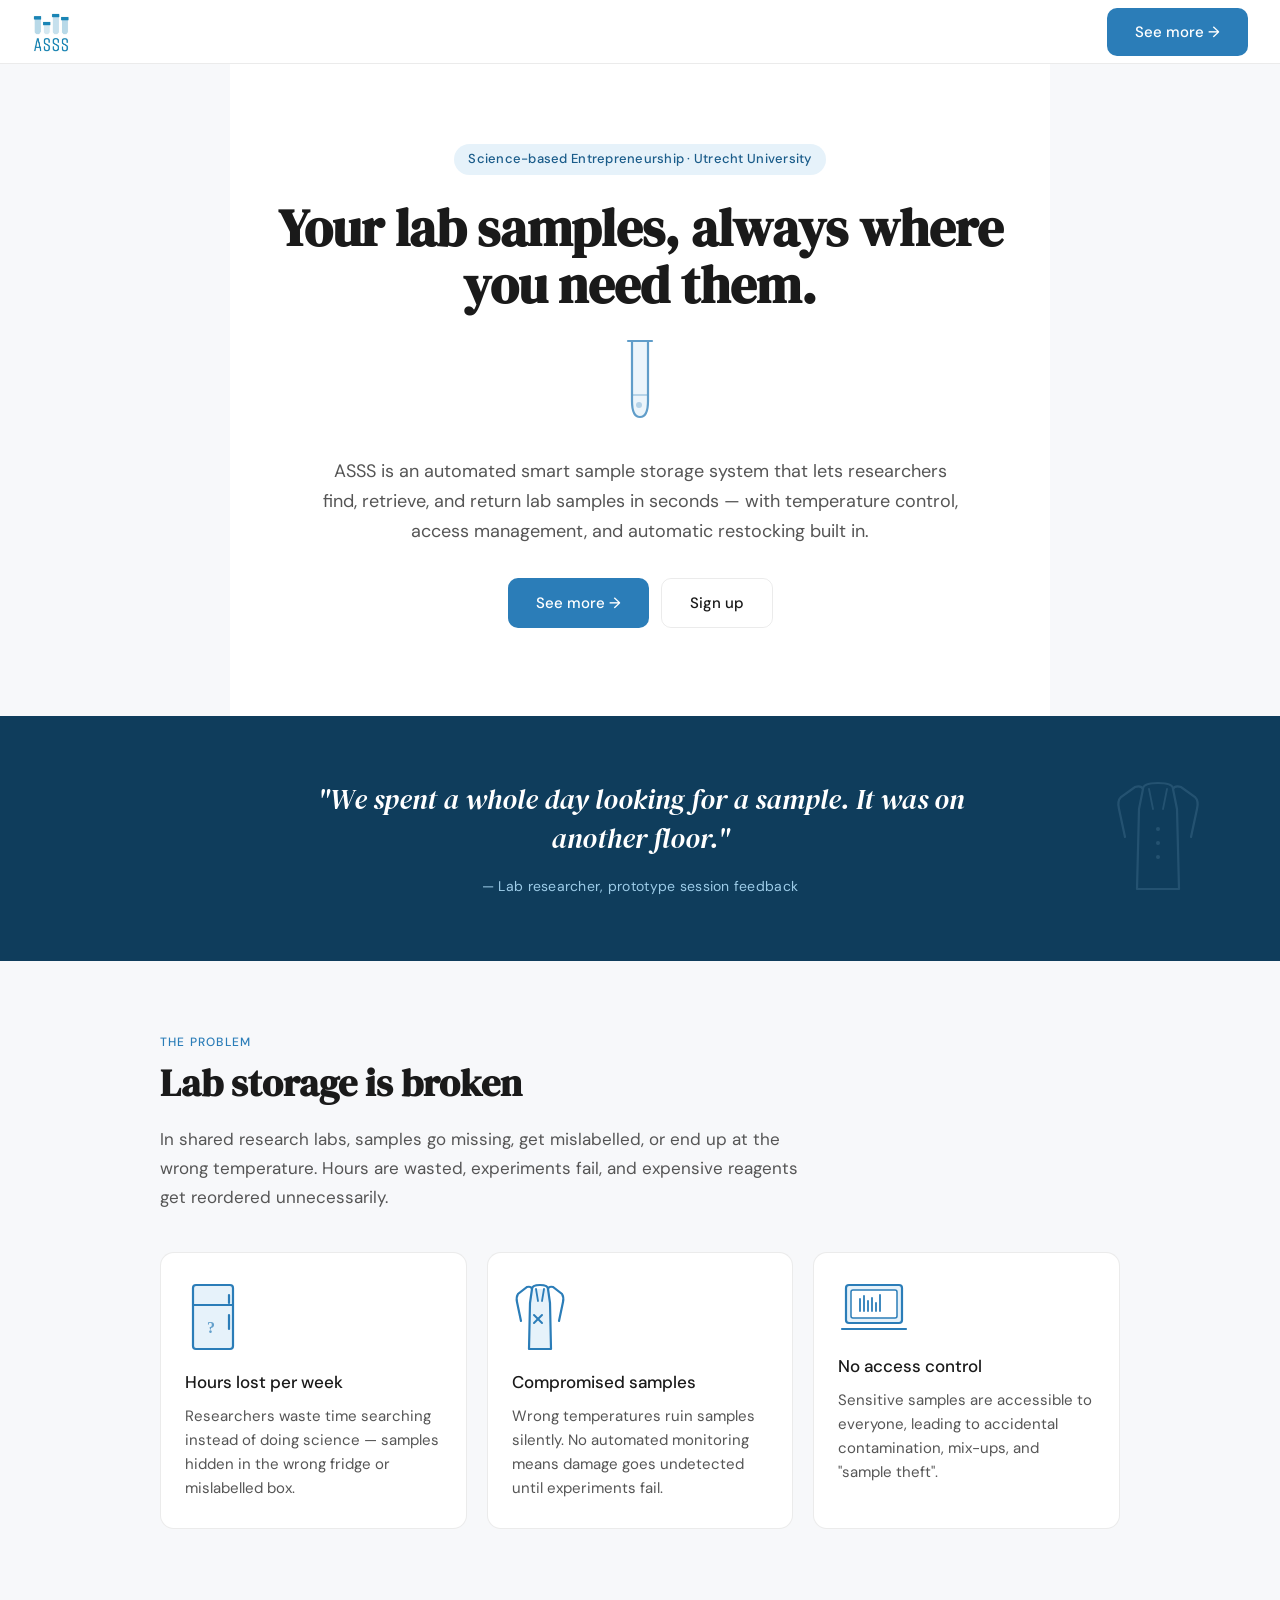
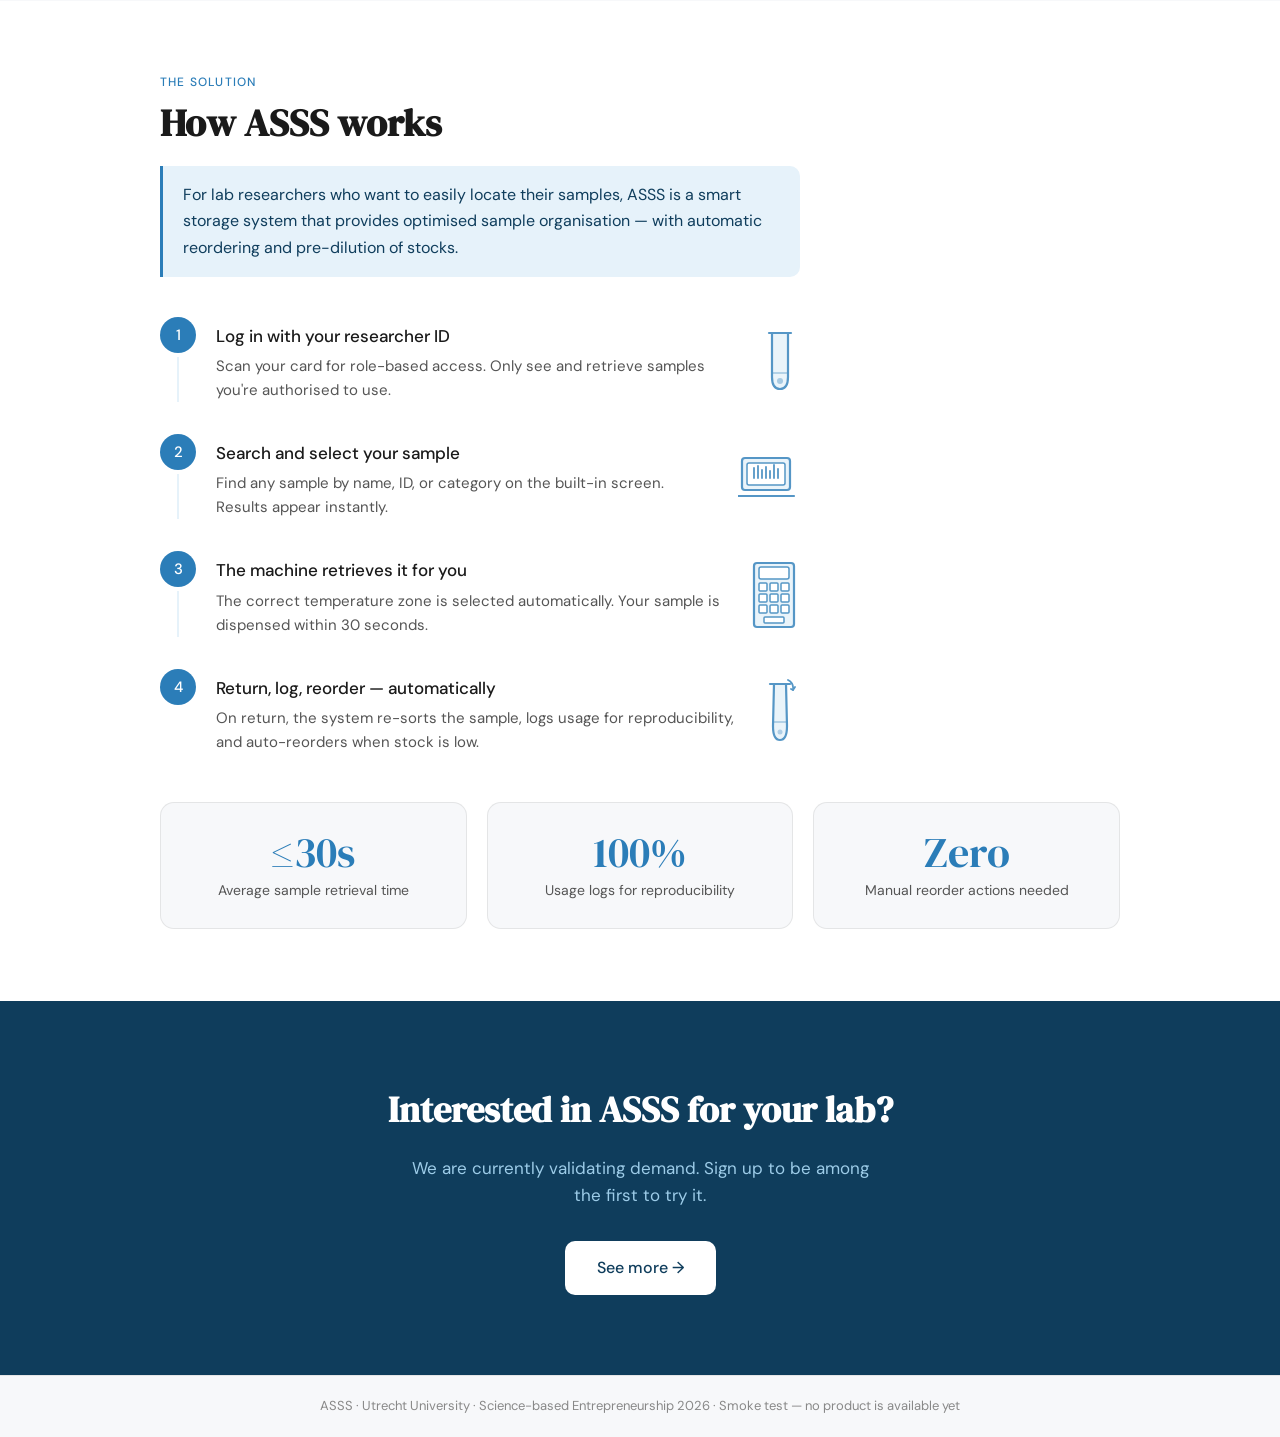
==== index.html @ 3260ebd0 "Initial commit: ASSS smoke test landing page" ====
<!DOCTYPE html>
<html lang="en">
<head>
  <meta charset="UTF-8">
  <meta name="viewport" content="width=device-width, initial-scale=1.0">
  <title>ASSS — Automated Smart Sample Storage</title>
  <meta name="description" content="ASSS is an automated smart sample storage system that lets researchers find, retrieve, and return lab samples in seconds.">
  <link rel="stylesheet" href="style.css">
</head>
<body>

<!-- ── Navbar ── -->
<nav class="navbar">
  <a class="navbar-logo" href="#">
    <img src="assets/logo.png" alt="ASSS logo" height="40">
  </a>
  <a href="video.html" onclick="trackClick('nav-cta')" class="btn-primary">See more →</a>
</nav>

<!-- ── Hero ── -->
<section class="hero">
  <span class="hero-eyebrow">Science-based Entrepreneurship · Utrecht University</span>
  <h1>Your lab samples, always where you need them.</h1>

  <div class="hero-sketch">
    <!-- Test tube SVG -->
    <span class="sketch-icon" aria-hidden="true">
      <svg width="48" height="96" viewBox="0 0 48 96" fill="none" xmlns="http://www.w3.org/2000/svg">
        <path d="M16 8 L16 68 Q16 84 24 84 Q32 84 32 68 L32 8" stroke="#2B7DB8" stroke-width="2.2" stroke-linecap="round" fill="#E6F2FA"/>
        <line x1="12" y1="8" x2="36" y2="8" stroke="#2B7DB8" stroke-width="2.2" stroke-linecap="round"/>
        <line x1="16" y1="62" x2="32" y2="62" stroke="#2B7DB8" stroke-width="1.5" stroke-linecap="round" opacity="0.5"/>
        <circle cx="23" cy="72" r="3" fill="#2B7DB8" opacity="0.4"/>
      </svg>
    </span>
  </div>

  <p class="hero-sub">ASSS is an automated smart sample storage system that lets researchers find, retrieve, and return lab samples in seconds — with temperature control, access management, and automatic restocking built in.</p>

  <div class="cta-row">
    <a href="video.html" onclick="trackClick('hero-cta')" class="btn-primary">See more →</a>
    <a href="video.html" onclick="trackClick('hero-signup')" class="btn-secondary">Sign up</a>
  </div>
</section>

<!-- ── Quote banner ── -->
<div class="quote-banner">
  <div class="quote-inner">
    <p class="quote-text">"We spent a whole day looking for a sample. It was on another floor."</p>
    <p class="quote-attr">— Lab researcher, prototype session feedback</p>
  </div>

  <!-- Lab coat decorative -->
  <span class="quote-coat sketch-icon" aria-hidden="true">
    <svg width="90" height="120" viewBox="0 0 90 120" fill="none" xmlns="http://www.w3.org/2000/svg">
      <path d="M30 10 Q28 6 22 8 L8 18 Q4 22 6 30 L12 58" stroke="#9DCCE8" stroke-width="2.2" stroke-linecap="round" fill="none"/>
      <path d="M60 10 Q62 6 68 8 L82 18 Q86 22 84 30 L78 58" stroke="#9DCCE8" stroke-width="2.2" stroke-linecap="round" fill="none"/>
      <path d="M30 10 Q30 4 45 4 Q60 4 60 10" stroke="#9DCCE8" stroke-width="2.2" stroke-linecap="round" fill="none"/>
      <path d="M30 10 L26 30 L24 110 L66 110 L64 30 L60 10" stroke="#9DCCE8" stroke-width="2.2" stroke-linecap="round" stroke-linejoin="round" fill="none"/>
      <path d="M36 10 L40 30" stroke="#9DCCE8" stroke-width="1.8" stroke-linecap="round"/>
      <path d="M54 10 L50 30" stroke="#9DCCE8" stroke-width="1.8" stroke-linecap="round"/>
      <circle cx="45" cy="50" r="2" fill="#9DCCE8"/>
      <circle cx="45" cy="64" r="2" fill="#9DCCE8"/>
      <circle cx="45" cy="78" r="2" fill="#9DCCE8"/>
    </svg>
  </span>
</div>

<!-- ── Problem section ── -->
<section class="problem-section">
  <div class="section-inner">
    <p class="section-label">The problem</p>
    <h2>Lab storage is broken</h2>
    <p class="section-body">In shared research labs, samples go missing, get mislabelled, or end up at the wrong temperature. Hours are wasted, experiments fail, and expensive reagents get reordered unnecessarily.</p>

    <div class="problem-cards">

      <!-- Card 1: Fridge -->
      <div class="problem-card">
        <div class="card-sketch">
          <span class="sketch-icon" aria-hidden="true">
            <svg width="56" height="72" viewBox="0 0 56 72" fill="none" xmlns="http://www.w3.org/2000/svg">
              <rect x="8" y="4" width="40" height="64" rx="3" stroke="#2B7DB8" stroke-width="2.2" fill="#E6F2FA"/>
              <line x1="8" y1="24" x2="48" y2="24" stroke="#2B7DB8" stroke-width="2" stroke-linecap="round"/>
              <line x1="44" y1="14" x2="44" y2="22" stroke="#2B7DB8" stroke-width="2.2" stroke-linecap="round"/>
              <line x1="44" y1="34" x2="44" y2="48" stroke="#2B7DB8" stroke-width="2.2" stroke-linecap="round"/>
              <text x="22" y="52" font-size="16" fill="#2B7DB8" font-family="serif" font-weight="bold" opacity="0.7">?</text>
            </svg>
          </span>
        </div>
        <h3>Hours lost per week</h3>
        <p>Researchers waste time searching instead of doing science — samples hidden in the wrong fridge or mislabelled box.</p>
      </div>

      <!-- Card 2: Lab coat with X -->
      <div class="problem-card">
        <div class="card-sketch">
          <span class="sketch-icon" aria-hidden="true">
            <svg width="56" height="72" viewBox="0 0 56 72" fill="none" xmlns="http://www.w3.org/2000/svg">
              <path d="M20 8 Q19 5 15 6 L6 13 Q4 16 5 21 L9 40" stroke="#2B7DB8" stroke-width="2.2" stroke-linecap="round" fill="none"/>
              <path d="M36 8 Q37 5 41 6 L50 13 Q52 16 51 21 L47 40" stroke="#2B7DB8" stroke-width="2.2" stroke-linecap="round" fill="none"/>
              <path d="M20 8 Q20 4 28 4 Q36 4 36 8" stroke="#2B7DB8" stroke-width="2.2" stroke-linecap="round" fill="none"/>
              <path d="M20 8 L18 22 L17 68 L39 68 L38 22 L36 8" stroke="#2B7DB8" stroke-width="2.2" stroke-linecap="round" stroke-linejoin="round" fill="#E6F2FA"/>
              <path d="M24 8 L26 20" stroke="#2B7DB8" stroke-width="1.8" stroke-linecap="round"/>
              <path d="M32 8 L30 20" stroke="#2B7DB8" stroke-width="1.8" stroke-linecap="round"/>
              <line x1="22" y1="34" x2="30" y2="42" stroke="#2B7DB8" stroke-width="2" stroke-linecap="round"/>
              <line x1="30" y1="34" x2="22" y2="42" stroke="#2B7DB8" stroke-width="2" stroke-linecap="round"/>
            </svg>
          </span>
        </div>
        <h3>Compromised samples</h3>
        <p>Wrong temperatures ruin samples silently. No automated monitoring means damage goes undetected until experiments fail.</p>
      </div>

      <!-- Card 3: Laptop -->
      <div class="problem-card">
        <div class="card-sketch">
          <span class="sketch-icon" aria-hidden="true">
            <svg width="72" height="56" viewBox="0 0 72 56" fill="none" xmlns="http://www.w3.org/2000/svg">
              <rect x="8" y="4" width="56" height="38" rx="3" stroke="#2B7DB8" stroke-width="2.2" fill="#E6F2FA"/>
              <rect x="13" y="9" width="46" height="28" rx="2" stroke="#2B7DB8" stroke-width="1.5" fill="#fff"/>
              <line x1="4" y1="48" x2="68" y2="48" stroke="#2B7DB8" stroke-width="2.2" stroke-linecap="round"/>
              <line x1="22" y1="18" x2="22" y2="30" stroke="#2B7DB8" stroke-width="1.8" stroke-linecap="round"/>
              <line x1="26" y1="15" x2="26" y2="30" stroke="#2B7DB8" stroke-width="1.8" stroke-linecap="round"/>
              <line x1="30" y1="20" x2="30" y2="30" stroke="#2B7DB8" stroke-width="1.8" stroke-linecap="round"/>
              <line x1="34" y1="17" x2="34" y2="30" stroke="#2B7DB8" stroke-width="1.8" stroke-linecap="round"/>
              <line x1="38" y1="22" x2="38" y2="30" stroke="#2B7DB8" stroke-width="1.8" stroke-linecap="round"/>
              <line x1="42" y1="14" x2="42" y2="30" stroke="#2B7DB8" stroke-width="1.8" stroke-linecap="round"/>
            </svg>
          </span>
        </div>
        <h3>No access control</h3>
        <p>Sensitive samples are accessible to everyone, leading to accidental contamination, mix-ups, and "sample theft".</p>
      </div>

    </div>
  </div>
</section>

<!-- ── Solution / How it works ── -->
<section class="solution-section">
  <div class="section-inner">
    <p class="section-label">The solution</p>
    <h2>How ASSS works</h2>

    <div class="value-prop">
      For lab researchers who want to easily locate their samples, ASSS is a smart storage system that provides optimised sample organisation — with automatic reordering and pre-dilution of stocks.
    </div>

    <div class="timeline">

      <!-- Step 1 -->
      <div class="timeline-step">
        <div class="step-left">
          <div class="step-num">1</div>
          <div class="step-line"></div>
        </div>
        <div class="step-content">
          <h3>Log in with your researcher ID</h3>
          <p>Scan your card for role-based access. Only see and retrieve samples you're authorised to use.</p>
        </div>
        <div class="step-sketch sketch-icon" aria-hidden="true">
          <svg width="40" height="68" viewBox="0 0 40 68" fill="none" xmlns="http://www.w3.org/2000/svg">
            <path d="M12 6 L12 50 Q12 62 20 62 Q28 62 28 50 L28 6" stroke="#2B7DB8" stroke-width="2.2" stroke-linecap="round" fill="#E6F2FA"/>
            <line x1="9" y1="6" x2="31" y2="6" stroke="#2B7DB8" stroke-width="2.2" stroke-linecap="round"/>
            <line x1="12" y1="46" x2="28" y2="46" stroke="#2B7DB8" stroke-width="1.5" stroke-linecap="round" opacity="0.5"/>
            <circle cx="20" cy="54" r="3" fill="#2B7DB8" opacity="0.45"/>
          </svg>
        </div>
      </div>

      <!-- Step 2 -->
      <div class="timeline-step">
        <div class="step-left">
          <div class="step-num">2</div>
          <div class="step-line"></div>
        </div>
        <div class="step-content">
          <h3>Search and select your sample</h3>
          <p>Find any sample by name, ID, or category on the built-in screen. Results appear instantly.</p>
        </div>
        <div class="step-sketch sketch-icon" aria-hidden="true">
          <svg width="62" height="48" viewBox="0 0 62 48" fill="none" xmlns="http://www.w3.org/2000/svg">
            <rect x="4" y="4" width="48" height="32" rx="3" stroke="#2B7DB8" stroke-width="2.2" fill="#E6F2FA"/>
            <rect x="9" y="9" width="38" height="22" rx="2" stroke="#2B7DB8" stroke-width="1.5" fill="#fff"/>
            <line x1="0" y1="42" x2="56" y2="42" stroke="#2B7DB8" stroke-width="2.2" stroke-linecap="round"/>
            <line x1="16" y1="14" x2="16" y2="24" stroke="#2B7DB8" stroke-width="1.8" stroke-linecap="round"/>
            <line x1="20" y1="12" x2="20" y2="24" stroke="#2B7DB8" stroke-width="1.8" stroke-linecap="round"/>
            <line x1="24" y1="16" x2="24" y2="24" stroke="#2B7DB8" stroke-width="1.8" stroke-linecap="round"/>
            <line x1="28" y1="13" x2="28" y2="24" stroke="#2B7DB8" stroke-width="1.8" stroke-linecap="round"/>
            <line x1="32" y1="17" x2="32" y2="24" stroke="#2B7DB8" stroke-width="1.8" stroke-linecap="round"/>
            <line x1="36" y1="11" x2="36" y2="24" stroke="#2B7DB8" stroke-width="1.8" stroke-linecap="round"/>
            <line x1="40" y1="15" x2="40" y2="24" stroke="#2B7DB8" stroke-width="1.8" stroke-linecap="round"/>
          </svg>
        </div>
      </div>

      <!-- Step 3 -->
      <div class="timeline-step">
        <div class="step-left">
          <div class="step-num">3</div>
          <div class="step-line"></div>
        </div>
        <div class="step-content">
          <h3>The machine retrieves it for you</h3>
          <p>The correct temperature zone is selected automatically. Your sample is dispensed within 30 seconds.</p>
        </div>
        <div class="step-sketch sketch-icon" aria-hidden="true">
          <svg width="52" height="72" viewBox="0 0 52 72" fill="none" xmlns="http://www.w3.org/2000/svg">
            <rect x="6" y="4" width="40" height="64" rx="3" stroke="#2B7DB8" stroke-width="2.2" fill="#E6F2FA"/>
            <rect x="11" y="8" width="30" height="12" rx="2" stroke="#2B7DB8" stroke-width="1.5" fill="#fff"/>
            <rect x="11" y="24" width="8" height="8" rx="1" stroke="#2B7DB8" stroke-width="1.5" fill="#fff"/>
            <rect x="22" y="24" width="8" height="8" rx="1" stroke="#2B7DB8" stroke-width="1.5" fill="#fff"/>
            <rect x="33" y="24" width="8" height="8" rx="1" stroke="#2B7DB8" stroke-width="1.5" fill="#fff"/>
            <rect x="11" y="35" width="8" height="8" rx="1" stroke="#2B7DB8" stroke-width="1.5" fill="#fff"/>
            <rect x="22" y="35" width="8" height="8" rx="1" stroke="#2B7DB8" stroke-width="1.5" fill="#fff"/>
            <rect x="33" y="35" width="8" height="8" rx="1" stroke="#2B7DB8" stroke-width="1.5" fill="#fff"/>
            <rect x="11" y="46" width="8" height="8" rx="1" stroke="#2B7DB8" stroke-width="1.5" fill="#fff"/>
            <rect x="22" y="46" width="8" height="8" rx="1" stroke="#2B7DB8" stroke-width="1.5" fill="#fff"/>
            <rect x="33" y="46" width="8" height="8" rx="1" stroke="#2B7DB8" stroke-width="1.5" fill="#fff"/>
            <rect x="16" y="58" width="20" height="6" rx="1" stroke="#2B7DB8" stroke-width="1.5" fill="#fff"/>
          </svg>
        </div>
      </div>

      <!-- Step 4 -->
      <div class="timeline-step">
        <div class="step-left">
          <div class="step-num">4</div>
          <div class="step-line"></div>
        </div>
        <div class="step-content">
          <h3>Return, log, reorder — automatically</h3>
          <p>On return, the system re-sorts the sample, logs usage for reproducibility, and auto-reorders when stock is low.</p>
        </div>
        <div class="step-sketch sketch-icon" aria-hidden="true">
          <svg width="40" height="68" viewBox="0 0 40 68" fill="none" xmlns="http://www.w3.org/2000/svg">
            <path d="M14 6 L13 48 Q13 62 20 62 Q27 62 27 48 L26 6" stroke="#2B7DB8" stroke-width="2.2" stroke-linecap="round" fill="#E6F2FA"/>
            <line x1="10" y1="6" x2="30" y2="6" stroke="#2B7DB8" stroke-width="2.2" stroke-linecap="round"/>
            <line x1="13" y1="44" x2="27" y2="44" stroke="#2B7DB8" stroke-width="1.5" stroke-linecap="round" opacity="0.5"/>
            <circle cx="20" cy="54" r="2.5" fill="#2B7DB8" opacity="0.4"/>
            <path d="M28 2 Q34 5 33 12" stroke="#2B7DB8" stroke-width="1.8" stroke-linecap="round" fill="none"/>
            <polyline points="31,11 33,12 35,9" stroke="#2B7DB8" stroke-width="1.8" stroke-linecap="round" stroke-linejoin="round" fill="none"/>
          </svg>
        </div>
      </div>

    </div>

    <!-- Metric cards -->
    <div class="metrics">
      <div class="metric-card">
        <div class="metric-value">≤30s</div>
        <div class="metric-label">Average sample retrieval time</div>
      </div>
      <div class="metric-card">
        <div class="metric-value">100%</div>
        <div class="metric-label">Usage logs for reproducibility</div>
      </div>
      <div class="metric-card">
        <div class="metric-value">Zero</div>
        <div class="metric-label">Manual reorder actions needed</div>
      </div>
    </div>

  </div>
</section>

<!-- ── Footer CTA ── -->
<div class="footer-cta">
  <h2>Interested in ASSS for your lab?</h2>
  <p>We are currently validating demand. Sign up to be among the first to try it.</p>
  <a href="video.html" onclick="trackClick('footer-cta')" class="btn-white">See more →</a>
</div>

<!-- ── Footer bar ── -->
<footer class="footer-bar">
  ASSS · Utrecht University · Science-based Entrepreneurship 2026 · Smoke test — no product is available yet
</footer>

<script src="script.js"></script>
</body>
</html>
---- style.css ----
@import url('https://fonts.googleapis.com/css2?family=DM+Serif+Display:ital@0;1&family=DM+Sans:opsz,wght@9..40,300;9..40,400;9..40,500&display=swap');

:root {
  --blue-primary: #2B7DB8;
  --blue-dark: #1A5C8A;
  --blue-darkest: #0F3D5C;
  --blue-light: #E6F2FA;
  --blue-mid: #9DCCE8;
  --text-primary: #1a1a1a;
  --text-secondary: #555;
  --text-muted: #888;
  --bg: #f7f8fa;
  --surface: #fff;
  --border: rgba(0,0,0,0.08);
}

*, *::before, *::after { box-sizing: border-box; margin: 0; padding: 0; }

html { scroll-behavior: smooth; }

body {
  font-family: 'DM Sans', sans-serif;
  background: var(--bg);
  color: var(--text-primary);
  line-height: 1.6;
  font-size: 16px;
}

h1, h2, .quote-text { font-family: 'DM Serif Display', serif; }

a { color: inherit; text-decoration: none; }

img { display: block; max-width: 100%; }

/* ── Buttons ── */

.btn-primary {
  background: var(--blue-primary);
  color: #fff;
  padding: 12px 28px;
  border-radius: 10px;
  font-size: 15px;
  font-weight: 500;
  border: none;
  cursor: pointer;
  transition: background 0.15s, transform 0.1s;
  display: inline-flex;
  align-items: center;
  gap: 6px;
}
.btn-primary:hover  { background: var(--blue-dark); }
.btn-primary:active { transform: scale(0.98); }

.btn-secondary {
  background: transparent;
  color: var(--text-primary);
  padding: 12px 28px;
  border-radius: 10px;
  font-size: 15px;
  font-weight: 500;
  border: 1px solid var(--border);
  cursor: pointer;
  transition: background 0.15s;
  display: inline-flex;
  align-items: center;
}
.btn-secondary:hover { background: var(--blue-light); }

/* ── Navbar ── */

.navbar {
  position: sticky;
  top: 0;
  z-index: 100;
  background: var(--surface);
  border-bottom: 1px solid var(--border);
  padding: 0 2rem;
  height: 64px;
  display: flex;
  align-items: center;
  justify-content: space-between;
}

.navbar-logo img { height: 40px; width: auto; }

/* ── Hero ── */

.hero {
  background: var(--surface);
  padding: 5rem 2rem 4rem;
  text-align: center;
  max-width: 820px;
  margin: 0 auto;
}

.hero-eyebrow {
  display: inline-block;
  background: var(--blue-light);
  color: var(--blue-dark);
  font-size: 13px;
  font-weight: 500;
  padding: 5px 14px;
  border-radius: 100px;
  margin-bottom: 1.5rem;
  letter-spacing: 0.02em;
}

.hero h1 {
  font-size: 52px;
  line-height: 1.1;
  margin-bottom: 1.25rem;
  color: var(--text-primary);
}

.hero-sub {
  font-size: 18px;
  color: var(--text-secondary);
  max-width: 640px;
  margin: 0 auto 2rem;
  line-height: 1.65;
}

.hero-sketch {
  display: flex;
  justify-content: center;
  margin-bottom: 1.75rem;
  opacity: 0.75;
}

.cta-row {
  display: flex;
  gap: 12px;
  justify-content: center;
  flex-wrap: wrap;
  margin-bottom: 1.5rem;
}

.hero-counter {
  font-size: 13px;
  color: var(--text-muted);
  margin-top: 0.75rem;
}

#confirmed-msg {
  display: none;
  margin-top: 0.5rem;
  font-size: 13px;
  color: var(--blue-primary);
  font-weight: 500;
}

/* ── Quote banner ── */

.quote-banner {
  background: var(--blue-darkest);
  color: #fff;
  padding: 4rem 2rem;
  text-align: center;
  position: relative;
  overflow: hidden;
}

.quote-inner {
  max-width: 680px;
  margin: 0 auto;
  position: relative;
  z-index: 1;
}

.quote-text {
  font-size: 28px;
  font-style: italic;
  line-height: 1.4;
  margin-bottom: 1rem;
  color: #fff;
}

.quote-attr {
  font-size: 14px;
  color: var(--blue-mid);
  letter-spacing: 0.02em;
}

.quote-coat {
  position: absolute;
  right: 6%;
  top: 50%;
  transform: translateY(-50%);
  opacity: 0.15;
}

/* ── Sections shared ── */

section { padding: 4.5rem 2rem; }

.section-inner {
  max-width: 960px;
  margin: 0 auto;
}

.section-label {
  font-size: 12px;
  font-weight: 500;
  letter-spacing: 0.1em;
  text-transform: uppercase;
  color: var(--blue-primary);
  margin-bottom: 0.6rem;
}

section h2 {
  font-size: 38px;
  margin-bottom: 1.25rem;
  line-height: 1.15;
}

.section-body {
  font-size: 17px;
  color: var(--text-secondary);
  max-width: 640px;
  line-height: 1.7;
  margin-bottom: 2.5rem;
}

/* ── Problem cards ── */

.problem-section { background: var(--bg); }

.problem-cards {
  display: grid;
  grid-template-columns: repeat(3, 1fr);
  gap: 20px;
}

.problem-card {
  background: var(--surface);
  border: 1px solid var(--border);
  border-radius: 14px;
  padding: 1.75rem 1.5rem;
}

.problem-card .card-sketch {
  margin-bottom: 1rem;
}

.problem-card h3 {
  font-size: 17px;
  font-weight: 500;
  margin-bottom: 0.5rem;
  color: var(--text-primary);
}

.problem-card p {
  font-size: 15px;
  color: var(--text-secondary);
  line-height: 1.6;
}

/* ── How it works ── */

.solution-section { background: var(--surface); }

.value-prop {
  border-left: 3px solid var(--blue-primary);
  padding: 1rem 1.25rem;
  background: var(--blue-light);
  border-radius: 0 10px 10px 0;
  font-size: 16px;
  color: var(--blue-darkest);
  line-height: 1.65;
  margin-bottom: 2.5rem;
  max-width: 640px;
}

.timeline {
  display: flex;
  flex-direction: column;
  gap: 0;
  margin-bottom: 3rem;
  max-width: 640px;
}

.timeline-step {
  display: flex;
  gap: 1.25rem;
  position: relative;
  padding-bottom: 2rem;
}

.timeline-step:last-child { padding-bottom: 0; }

.step-left {
  display: flex;
  flex-direction: column;
  align-items: center;
  flex-shrink: 0;
}

.step-num {
  width: 36px;
  height: 36px;
  border-radius: 50%;
  background: var(--blue-primary);
  color: #fff;
  font-size: 15px;
  font-weight: 500;
  display: flex;
  align-items: center;
  justify-content: center;
  flex-shrink: 0;
  font-family: 'DM Sans', sans-serif;
}

.step-line {
  width: 2px;
  flex: 1;
  background: var(--blue-light);
  margin-top: 4px;
}

.timeline-step:last-child .step-line { display: none; }

.step-content {
  padding-top: 6px;
  flex: 1;
}

.step-content h3 {
  font-size: 17px;
  font-weight: 500;
  margin-bottom: 0.25rem;
}

.step-content p {
  font-size: 15px;
  color: var(--text-secondary);
}

.step-sketch {
  flex-shrink: 0;
  display: flex;
  align-items: flex-start;
  padding-top: 2px;
  opacity: 0.8;
}

/* ── Metric cards ── */

.metrics {
  display: grid;
  grid-template-columns: repeat(3, 1fr);
  gap: 20px;
}

.metric-card {
  background: var(--bg);
  border: 1px solid var(--border);
  border-radius: 14px;
  padding: 1.75rem 1.5rem;
  text-align: center;
}

.metric-value {
  font-family: 'DM Serif Display', serif;
  font-size: 42px;
  color: var(--blue-primary);
  line-height: 1;
  margin-bottom: 0.5rem;
}

.metric-label {
  font-size: 14px;
  color: var(--text-secondary);
  line-height: 1.4;
}

/* ── Footer CTA ── */

.footer-cta {
  background: var(--blue-darkest);
  color: #fff;
  text-align: center;
  padding: 5rem 2rem;
}

.footer-cta h2 {
  font-size: 36px;
  margin-bottom: 1rem;
  color: #fff;
}

.footer-cta p {
  font-size: 17px;
  color: var(--blue-mid);
  margin-bottom: 2rem;
  max-width: 480px;
  margin-left: auto;
  margin-right: auto;
  line-height: 1.6;
}

.btn-white {
  background: #fff;
  color: var(--blue-darkest);
  padding: 14px 32px;
  border-radius: 10px;
  font-size: 16px;
  font-weight: 500;
  border: none;
  cursor: pointer;
  transition: opacity 0.15s, transform 0.1s;
  display: inline-flex;
  align-items: center;
  gap: 6px;
}
.btn-white:hover  { opacity: 0.92; }
.btn-white:active { transform: scale(0.98); }

/* ── Footer bar ── */

.footer-bar {
  background: var(--bg);
  border-top: 1px solid var(--border);
  padding: 1.25rem 2rem;
  text-align: center;
  font-size: 13px;
  color: var(--text-muted);
}

/* ── Sketch icon ── */

.sketch-icon {
  display: inline-flex;
  align-items: center;
  vertical-align: middle;
}

/* ── Responsive ── */

@media (max-width: 600px) {
  .hero h1        { font-size: 32px; }
  .problem-cards  { grid-template-columns: 1fr; }
  .metrics        { grid-template-columns: 1fr; }
  .cta-row        { flex-direction: column; align-items: stretch; }
  section         { padding: 3rem 1.25rem; }
  .sketch-icon    { display: none; }
  .quote-coat     { display: none; }
  .hero           { padding: 3rem 1.25rem 2.5rem; }
  section h2      { font-size: 28px; }
  .quote-text     { font-size: 22px; }
  .footer-cta h2  { font-size: 26px; }
}
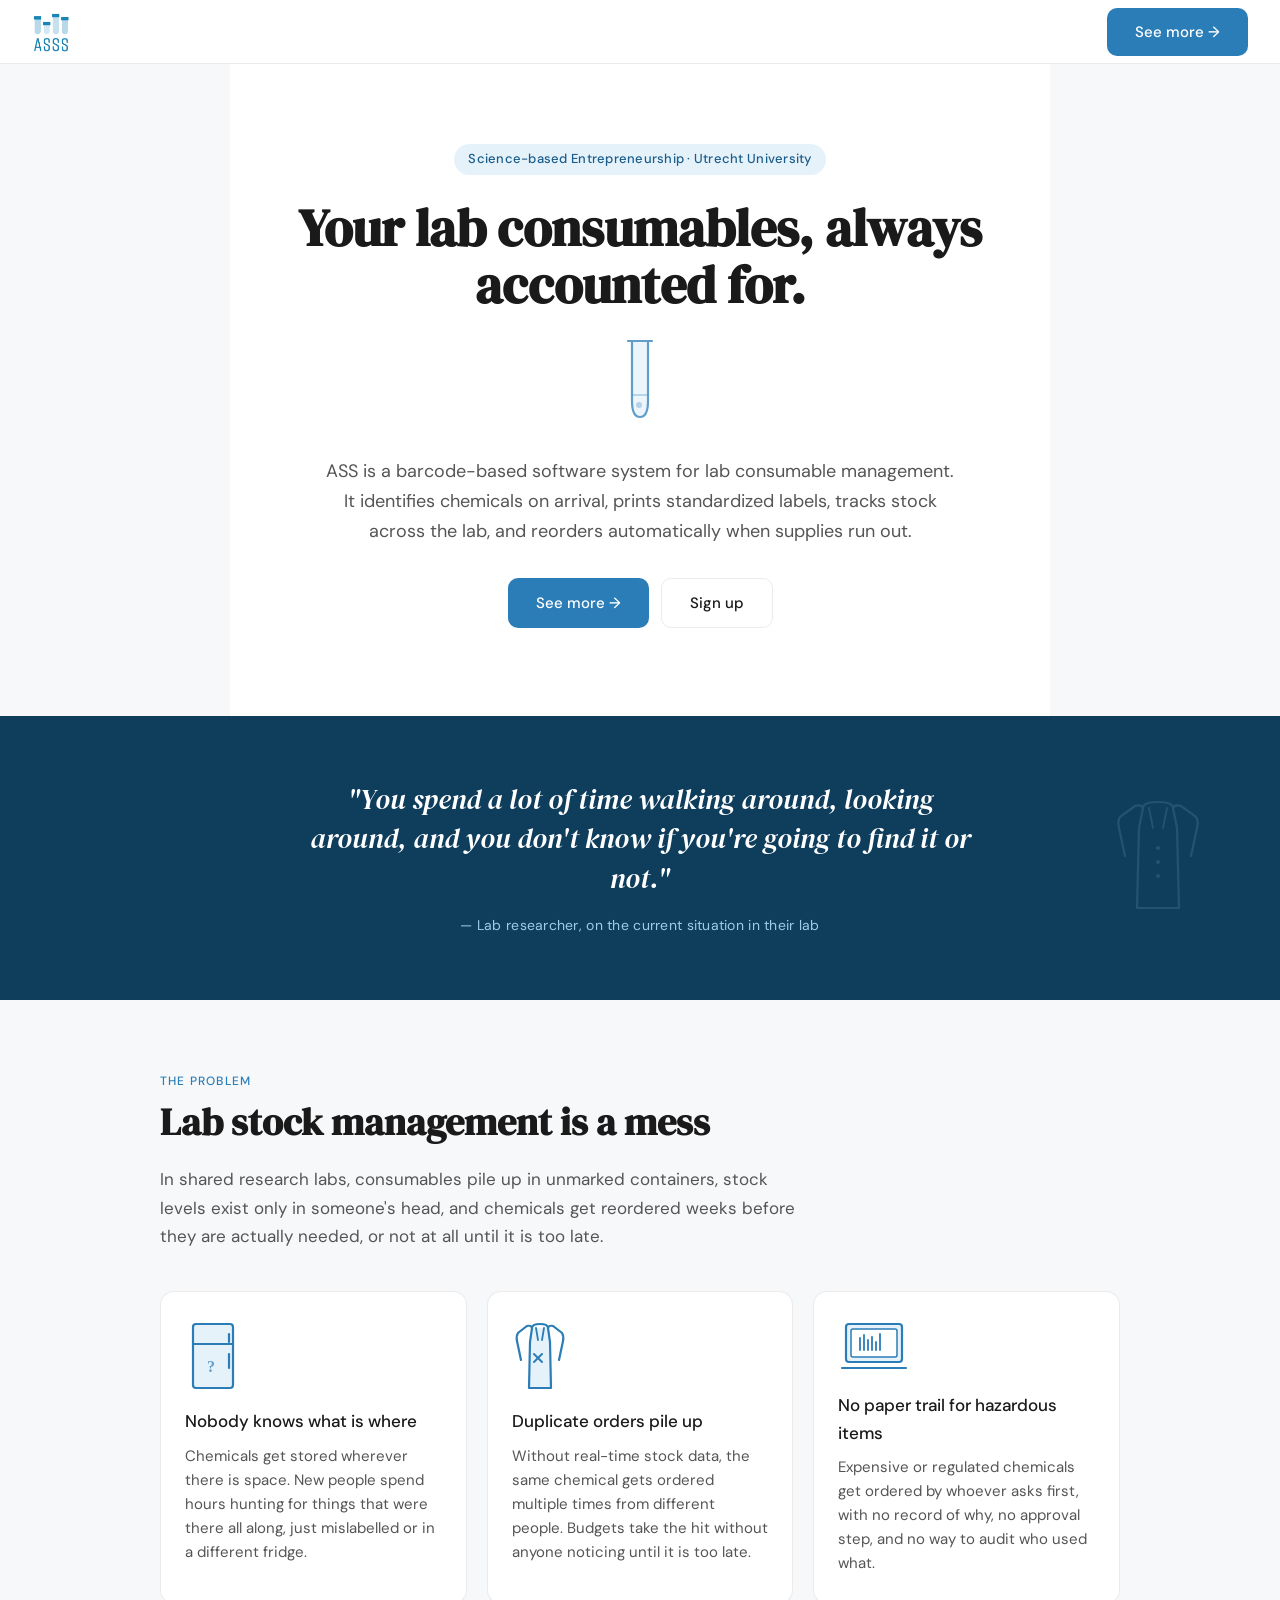
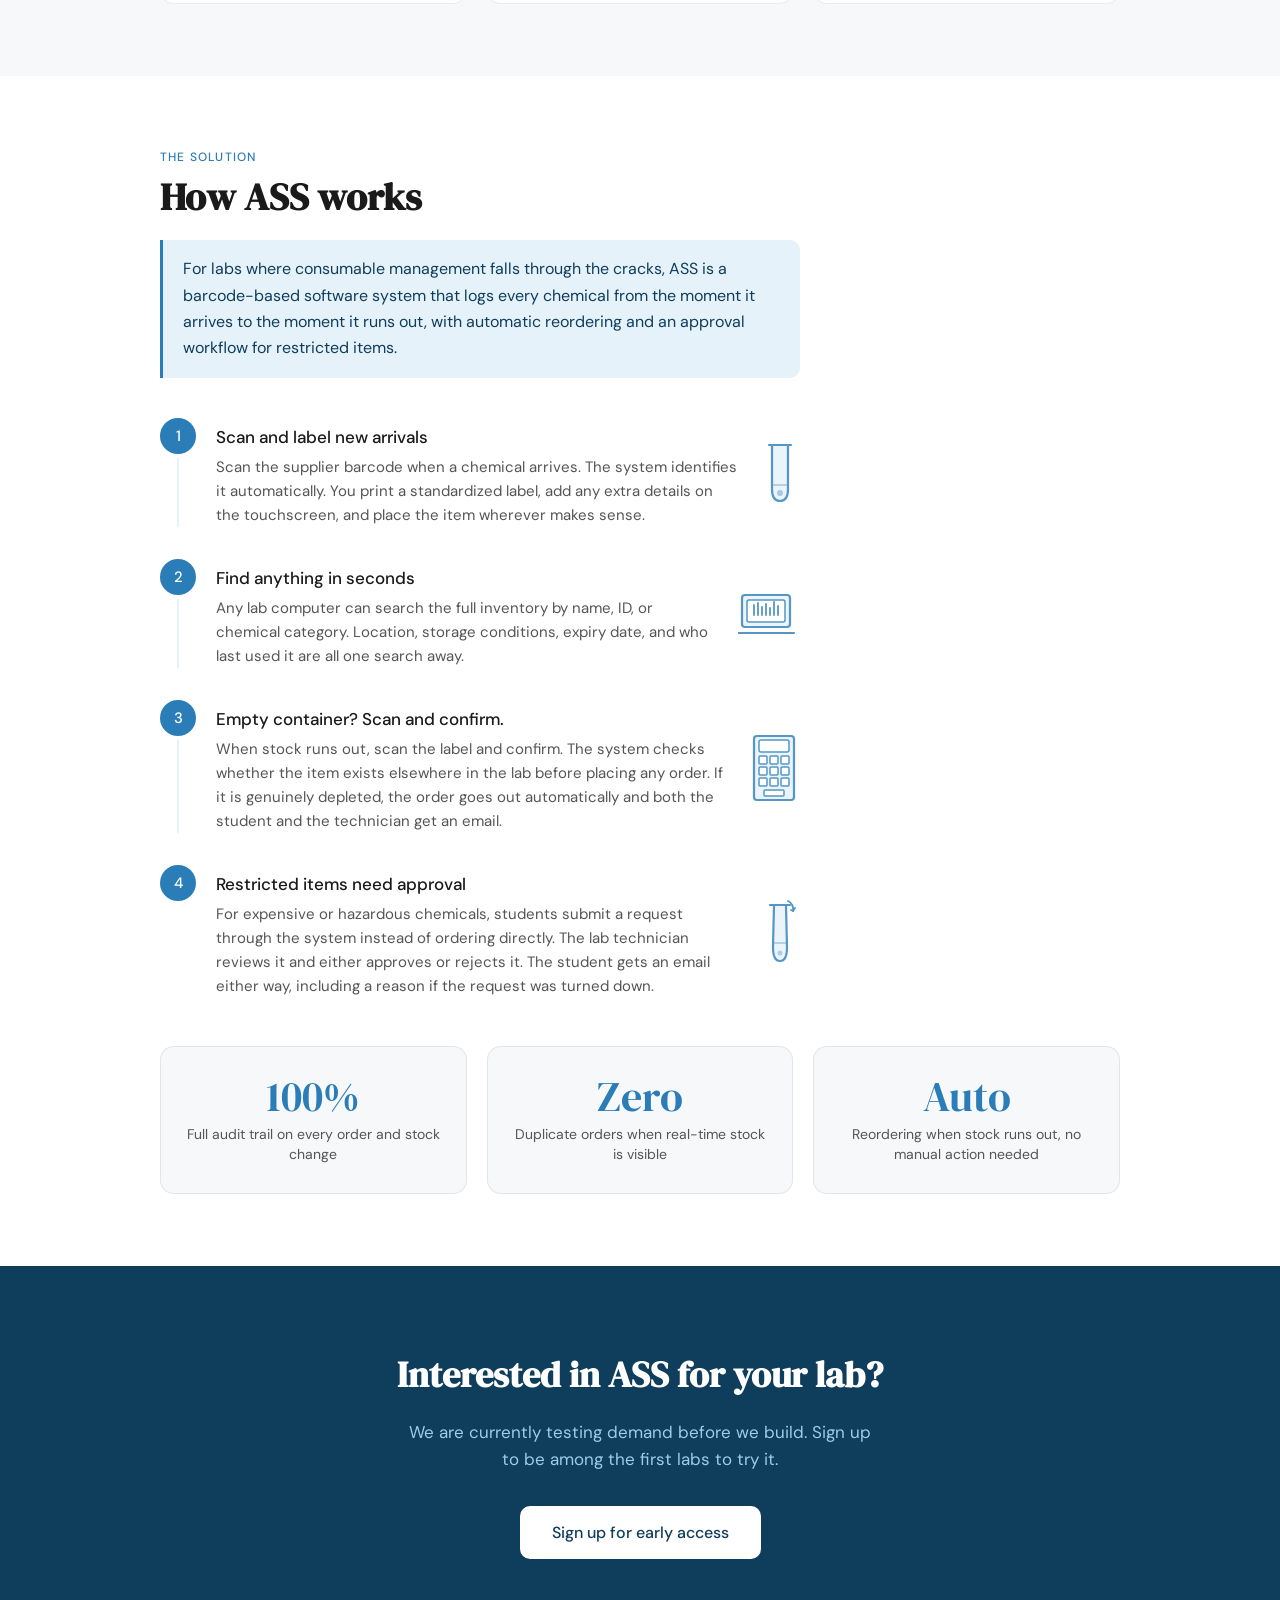
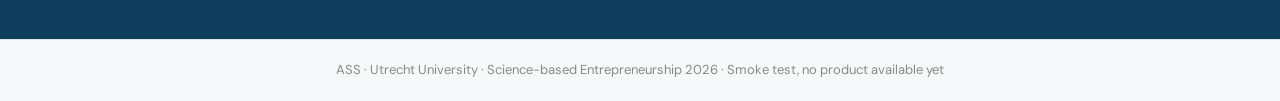
==== commit 8160a385: "Update content to ASS (Automated Stocking System), replace video with visual step plan - Rename prod" ====
--- a/index.html
+++ b/index.html
@@ -3,16 +3,17 @@
 <head>
   <meta charset="UTF-8">
   <meta name="viewport" content="width=device-width, initial-scale=1.0">
-  <title>ASSS — Automated Smart Sample Storage</title>
-  <meta name="description" content="ASSS is an automated smart sample storage system that lets researchers find, retrieve, and return lab samples in seconds.">
+  <title>ASS — Automated Stocking System</title>
+  <meta name="description" content="ASS is a barcode-based software system that tracks lab consumables from delivery to reorder, so nothing goes missing and nothing gets ordered twice.">
   <link rel="stylesheet" href="style.css">
+  <script defer src="/_vercel/insights/script.js"></script>
 </head>
 <body>
 
 <!-- ── Navbar ── -->
 <nav class="navbar">
   <a class="navbar-logo" href="#">
-    <img src="assets/logo.png" alt="ASSS logo" height="40">
+    <img src="assets/logo.png" alt="ASS logo" height="40">
   </a>
   <a href="video.html" onclick="trackClick('nav-cta')" class="btn-primary">See more →</a>
 </nav>
@@ -20,10 +21,9 @@
 <!-- ── Hero ── -->
 <section class="hero">
   <span class="hero-eyebrow">Science-based Entrepreneurship · Utrecht University</span>
-  <h1>Your lab samples, always where you need them.</h1>
+  <h1>Your lab consumables, always accounted for.</h1>
 
   <div class="hero-sketch">
-    <!-- Test tube SVG -->
     <span class="sketch-icon" aria-hidden="true">
       <svg width="48" height="96" viewBox="0 0 48 96" fill="none" xmlns="http://www.w3.org/2000/svg">
         <path d="M16 8 L16 68 Q16 84 24 84 Q32 84 32 68 L32 8" stroke="#2B7DB8" stroke-width="2.2" stroke-linecap="round" fill="#E6F2FA"/>
@@ -34,22 +34,21 @@
     </span>
   </div>
 
-  <p class="hero-sub">ASSS is an automated smart sample storage system that lets researchers find, retrieve, and return lab samples in seconds — with temperature control, access management, and automatic restocking built in.</p>
+  <p class="hero-sub">ASS is a barcode-based software system for lab consumable management. It identifies chemicals on arrival, prints standardized labels, tracks stock across the lab, and reorders automatically when supplies run out.</p>
 
   <div class="cta-row">
     <a href="video.html" onclick="trackClick('hero-cta')" class="btn-primary">See more →</a>
-    <a href="video.html" onclick="trackClick('hero-signup')" class="btn-secondary">Sign up</a>
+    <a href="video.html#signup-form" onclick="trackClick('hero-signup')" class="btn-secondary">Sign up</a>
   </div>
 </section>
 
 <!-- ── Quote banner ── -->
 <div class="quote-banner">
   <div class="quote-inner">
-    <p class="quote-text">"We spent a whole day looking for a sample. It was on another floor."</p>
-    <p class="quote-attr">— Lab researcher, prototype session feedback</p>
-  </div>
-
-  <!-- Lab coat decorative -->
+    <p class="quote-text">"You spend a lot of time walking around, looking around, and you don't know if you're going to find it or not."</p>
+    <p class="quote-attr">— Lab researcher, on the current situation in their lab</p>
+  </div>
+
   <span class="quote-coat sketch-icon" aria-hidden="true">
     <svg width="90" height="120" viewBox="0 0 90 120" fill="none" xmlns="http://www.w3.org/2000/svg">
       <path d="M30 10 Q28 6 22 8 L8 18 Q4 22 6 30 L12 58" stroke="#9DCCE8" stroke-width="2.2" stroke-linecap="round" fill="none"/>
@@ -69,8 +68,8 @@
 <section class="problem-section">
   <div class="section-inner">
     <p class="section-label">The problem</p>
-    <h2>Lab storage is broken</h2>
-    <p class="section-body">In shared research labs, samples go missing, get mislabelled, or end up at the wrong temperature. Hours are wasted, experiments fail, and expensive reagents get reordered unnecessarily.</p>
+    <h2>Lab stock management is a mess</h2>
+    <p class="section-body">In shared research labs, consumables pile up in unmarked containers, stock levels exist only in someone's head, and chemicals get reordered weeks before they are actually needed, or not at all until it is too late.</p>
 
     <div class="problem-cards">
 
@@ -87,8 +86,8 @@
             </svg>
           </span>
         </div>
-        <h3>Hours lost per week</h3>
-        <p>Researchers waste time searching instead of doing science — samples hidden in the wrong fridge or mislabelled box.</p>
+        <h3>Nobody knows what is where</h3>
+        <p>Chemicals get stored wherever there is space. New people spend hours hunting for things that were there all along, just mislabelled or in a different fridge.</p>
       </div>
 
       <!-- Card 2: Lab coat with X -->
@@ -107,8 +106,8 @@
             </svg>
           </span>
         </div>
-        <h3>Compromised samples</h3>
-        <p>Wrong temperatures ruin samples silently. No automated monitoring means damage goes undetected until experiments fail.</p>
+        <h3>Duplicate orders pile up</h3>
+        <p>Without real-time stock data, the same chemical gets ordered multiple times from different people. Budgets take the hit without anyone noticing until it is too late.</p>
       </div>
 
       <!-- Card 3: Laptop -->
@@ -128,8 +127,8 @@
             </svg>
           </span>
         </div>
-        <h3>No access control</h3>
-        <p>Sensitive samples are accessible to everyone, leading to accidental contamination, mix-ups, and "sample theft".</p>
+        <h3>No paper trail for hazardous items</h3>
+        <p>Expensive or regulated chemicals get ordered by whoever asks first, with no record of why, no approval step, and no way to audit who used what.</p>
       </div>
 
     </div>
@@ -140,10 +139,10 @@
 <section class="solution-section">
   <div class="section-inner">
     <p class="section-label">The solution</p>
-    <h2>How ASSS works</h2>
+    <h2>How ASS works</h2>
 
     <div class="value-prop">
-      For lab researchers who want to easily locate their samples, ASSS is a smart storage system that provides optimised sample organisation — with automatic reordering and pre-dilution of stocks.
+      For labs where consumable management falls through the cracks, ASS is a barcode-based software system that logs every chemical from the moment it arrives to the moment it runs out, with automatic reordering and an approval workflow for restricted items.
     </div>
 
     <div class="timeline">
@@ -155,8 +154,8 @@
           <div class="step-line"></div>
         </div>
         <div class="step-content">
-          <h3>Log in with your researcher ID</h3>
-          <p>Scan your card for role-based access. Only see and retrieve samples you're authorised to use.</p>
+          <h3>Scan and label new arrivals</h3>
+          <p>Scan the supplier barcode when a chemical arrives. The system identifies it automatically. You print a standardized label, add any extra details on the touchscreen, and place the item wherever makes sense.</p>
         </div>
         <div class="step-sketch sketch-icon" aria-hidden="true">
           <svg width="40" height="68" viewBox="0 0 40 68" fill="none" xmlns="http://www.w3.org/2000/svg">
@@ -175,8 +174,8 @@
           <div class="step-line"></div>
         </div>
         <div class="step-content">
-          <h3>Search and select your sample</h3>
-          <p>Find any sample by name, ID, or category on the built-in screen. Results appear instantly.</p>
+          <h3>Find anything in seconds</h3>
+          <p>Any lab computer can search the full inventory by name, ID, or chemical category. Location, storage conditions, expiry date, and who last used it are all one search away.</p>
         </div>
         <div class="step-sketch sketch-icon" aria-hidden="true">
           <svg width="62" height="48" viewBox="0 0 62 48" fill="none" xmlns="http://www.w3.org/2000/svg">
@@ -201,8 +200,8 @@
           <div class="step-line"></div>
         </div>
         <div class="step-content">
-          <h3>The machine retrieves it for you</h3>
-          <p>The correct temperature zone is selected automatically. Your sample is dispensed within 30 seconds.</p>
+          <h3>Empty container? Scan and confirm.</h3>
+          <p>When stock runs out, scan the label and confirm. The system checks whether the item exists elsewhere in the lab before placing any order. If it is genuinely depleted, the order goes out automatically and both the student and the technician get an email.</p>
         </div>
         <div class="step-sketch sketch-icon" aria-hidden="true">
           <svg width="52" height="72" viewBox="0 0 52 72" fill="none" xmlns="http://www.w3.org/2000/svg">
@@ -229,8 +228,8 @@
           <div class="step-line"></div>
         </div>
         <div class="step-content">
-          <h3>Return, log, reorder — automatically</h3>
-          <p>On return, the system re-sorts the sample, logs usage for reproducibility, and auto-reorders when stock is low.</p>
+          <h3>Restricted items need approval</h3>
+          <p>For expensive or hazardous chemicals, students submit a request through the system instead of ordering directly. The lab technician reviews it and either approves or rejects it. The student gets an email either way, including a reason if the request was turned down.</p>
         </div>
         <div class="step-sketch sketch-icon" aria-hidden="true">
           <svg width="40" height="68" viewBox="0 0 40 68" fill="none" xmlns="http://www.w3.org/2000/svg">
@@ -249,16 +248,16 @@
     <!-- Metric cards -->
     <div class="metrics">
       <div class="metric-card">
-        <div class="metric-value">≤30s</div>
-        <div class="metric-label">Average sample retrieval time</div>
-      </div>
-      <div class="metric-card">
         <div class="metric-value">100%</div>
-        <div class="metric-label">Usage logs for reproducibility</div>
+        <div class="metric-label">Full audit trail on every order and stock change</div>
       </div>
       <div class="metric-card">
         <div class="metric-value">Zero</div>
-        <div class="metric-label">Manual reorder actions needed</div>
+        <div class="metric-label">Duplicate orders when real-time stock is visible</div>
+      </div>
+      <div class="metric-card">
+        <div class="metric-value">Auto</div>
+        <div class="metric-label">Reordering when stock runs out, no manual action needed</div>
       </div>
     </div>
 
@@ -267,14 +266,14 @@
 
 <!-- ── Footer CTA ── -->
 <div class="footer-cta">
-  <h2>Interested in ASSS for your lab?</h2>
-  <p>We are currently validating demand. Sign up to be among the first to try it.</p>
-  <a href="video.html" onclick="trackClick('footer-cta')" class="btn-white">See more →</a>
+  <h2>Interested in ASS for your lab?</h2>
+  <p>We are currently testing demand before we build. Sign up to be among the first labs to try it.</p>
+  <a href="video.html#signup-form" onclick="trackClick('footer-cta')" class="btn-white">Sign up for early access</a>
 </div>
 
 <!-- ── Footer bar ── -->
 <footer class="footer-bar">
-  ASSS · Utrecht University · Science-based Entrepreneurship 2026 · Smoke test — no product is available yet
+  ASS · Utrecht University · Science-based Entrepreneurship 2026 · Smoke test, no product available yet
 </footer>
 
 <script src="script.js"></script>
